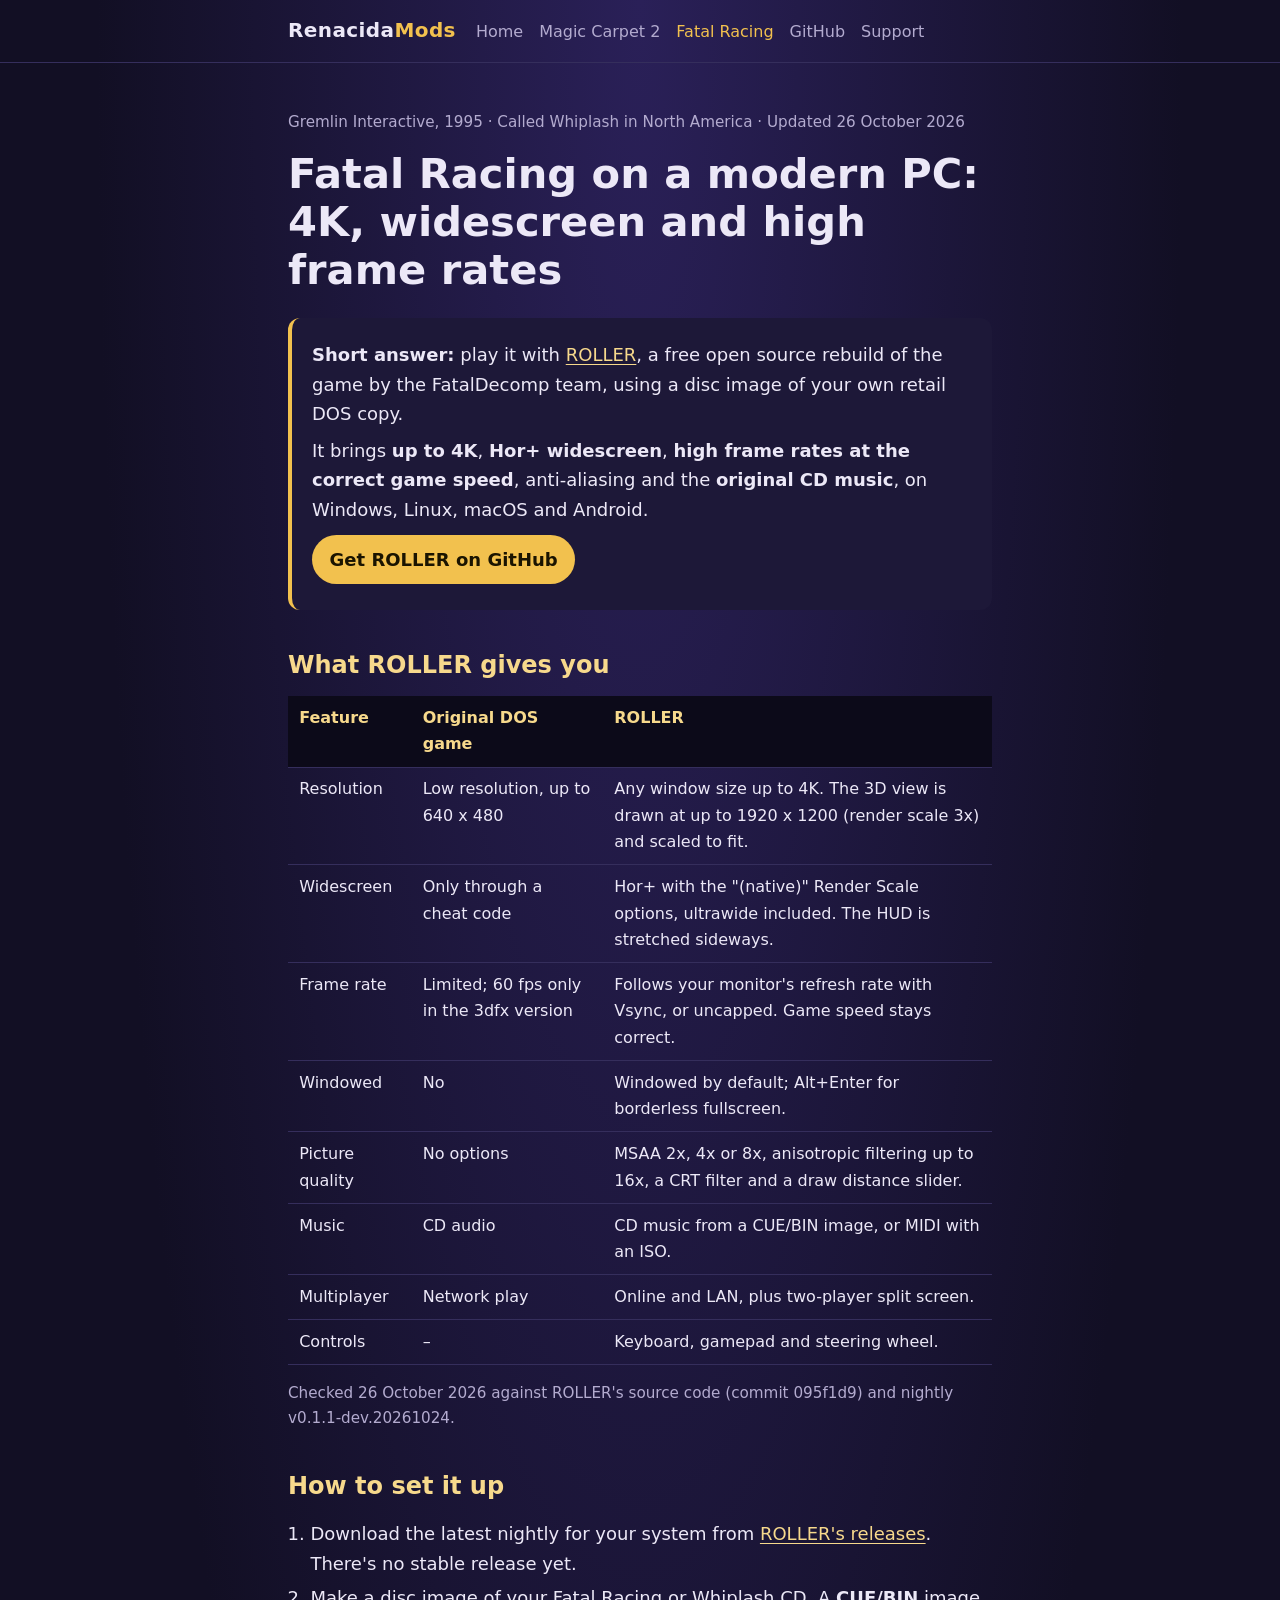
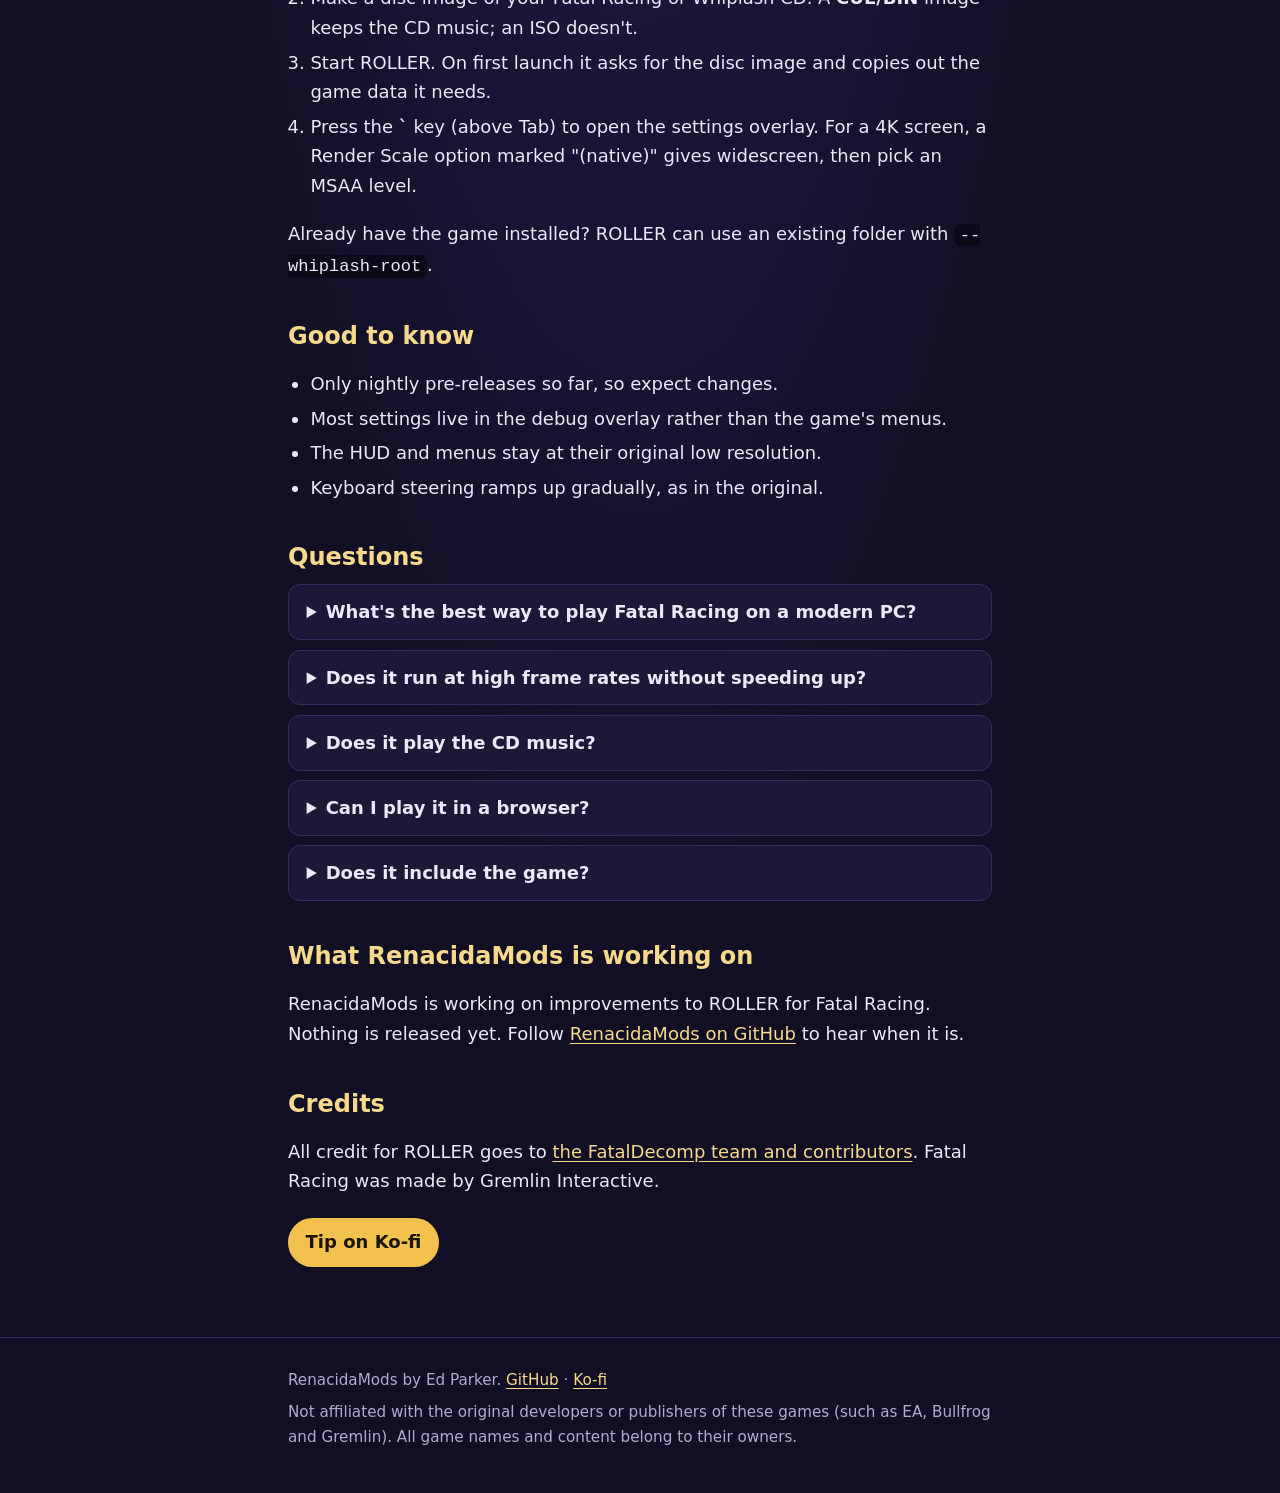
==== fatal-racing/index.html @ 3201260c "First version of the RenacidaMods website Home, Magic Carpet 2 and Fatal Racing pages with structure" ====
<!doctype html>
<html lang="en-GB">
<head>
<meta charset="utf-8">
<meta name="viewport" content="width=device-width, initial-scale=1">
<title>Fatal Racing (Whiplash) on a modern PC: 4K, widescreen and high frame rates | RenacidaMods</title>
<meta name="description" content="How to play Fatal Racing (Whiplash in North America) on a modern PC: the free ROLLER rebuild runs it at up to 4K, in Hor+ widescreen, at high frame rates with CD music, using your own copy of the game.">
<link rel="canonical" href="https://renacidamods.edparker.uk/fatal-racing/">
<link rel="icon" href="/favicon.svg" type="image/svg+xml">
<link rel="stylesheet" href="/style.css">
<meta property="og:type" content="article">
<meta property="og:site_name" content="RenacidaMods">
<meta property="og:title" content="Fatal Racing (Whiplash) on a modern PC: 4K, widescreen and high frame rates">
<meta property="og:description" content="The free ROLLER rebuild runs Fatal Racing at up to 4K, Hor+ widescreen and high frame rates, with CD music, from your own copy of the game.">
<meta property="og:url" content="https://renacidamods.edparker.uk/fatal-racing/">
<meta property="og:image" content="https://renacidamods.edparker.uk/share.png">
<meta property="og:image:width" content="1200">
<meta property="og:image:height" content="630">
<meta name="twitter:card" content="summary_large_image">
<script type="application/ld+json">
{
  "@context": "https://schema.org",
  "@graph": [
    {
      "@type": "WebPage",
      "@id": "https://renacidamods.edparker.uk/fatal-racing/#page",
      "url": "https://renacidamods.edparker.uk/fatal-racing/",
      "name": "Fatal Racing (Whiplash) on a modern PC: 4K, widescreen and high frame rates",
      "inLanguage": "en-GB",
      "datePublished": "2026-10-26",
      "dateModified": "2026-10-26",
      "isPartOf": { "@id": "https://renacidamods.edparker.uk/#website" },
      "author": { "@id": "https://renacidamods.edparker.uk/#ed" },
      "about": {
        "@type": "VideoGame",
        "name": "Fatal Racing",
        "alternateName": "Whiplash",
        "datePublished": "1995",
        "author": { "@type": "Organization", "name": "Gremlin Interactive" },
        "gamePlatform": "PC"
      }
    },
    {
      "@type": "FAQPage",
      "mainEntity": [
        {
          "@type": "Question",
          "name": "What's the best way to play Fatal Racing on a modern PC?",
          "acceptedAnswer": { "@type": "Answer", "text": "Use ROLLER, a free open source rebuild of the Fatal Racing / Whiplash engine by the FatalDecomp team, with a disc image of your own retail DOS copy. It runs on Windows, Linux, macOS and Android, with up to 4K, Hor+ widescreen, high frame rates, MSAA and the original CD music." }
        },
        {
          "@type": "Question",
          "name": "Does Fatal Racing run at 4K and in widescreen?",
          "acceptedAnswer": { "@type": "Answer", "text": "Yes, with ROLLER. Its window can be any size up to 4K. The 3D view is drawn at up to 3 times 640 x 400 (1920 x 1200) and scaled to the window. Render Scale options marked (native) give Hor+ widescreen, ultrawide included; the HUD is stretched sideways." }
        },
        {
          "@type": "Question",
          "name": "Does Fatal Racing run at high frame rates without speeding up?",
          "acceptedAnswer": { "@type": "Answer", "text": "Yes, with ROLLER. The race runs on its own fixed 36 Hz timer, so game speed stays correct at any frame rate. Vsync is on by default and follows your monitor's refresh rate; with Vsync off it's uncapped. According to ROLLER's source code, motion between game steps isn't smoothed, so movement may still update 36 times a second." }
        },
        {
          "@type": "Question",
          "name": "Does ROLLER play Fatal Racing's CD music?",
          "acceptedAnswer": { "@type": "Answer", "text": "Yes, if you give it a CUE/BIN disc image, which includes the audio tracks. An ISO has no audio tracks, so ROLLER falls back to MIDI music." }
        },
        {
          "@type": "Question",
          "name": "Can I play Fatal Racing in a browser?",
          "acceptedAnswer": { "@type": "Answer", "text": "Yes. ROLLER also runs in a web browser at fatal.racing, with the free Whiplash demo or a disc image of your own copy." }
        }
      ]
    }
  ]
}
</script>
</head>
<body>
<header class="site">
  <div class="wrap">
    <a class="brand" href="/">Renacida<span>Mods</span></a>
    <nav class="site" aria-label="Main">
      <a href="/">Home</a>
      <a href="/magic-carpet-2/">Magic Carpet 2</a>
      <a href="/fatal-racing/" aria-current="page">Fatal Racing</a>
      <a href="https://github.com/RenacidaMods">GitHub</a>
      <a href="https://ko-fi.com/renacidamods">Support</a>
    </nav>
  </div>
</header>

<main>
  <div class="wrap">
    <p class="muted small">Gremlin Interactive, 1995 · Called Whiplash in North America · Updated 26 October 2026</p>
    <h1>Fatal Racing on a modern PC: 4K, widescreen and high frame rates</h1>

    <div class="answer">
      <p><strong>Short answer:</strong> play it with <a href="https://github.com/FatalDecomp/ROLLER">ROLLER</a>, a free open source rebuild of the game by the FatalDecomp team, using a disc image of your own retail DOS copy.</p>
      <p>It brings <strong>up to 4K</strong>, <strong>Hor+ widescreen</strong>, <strong>high frame rates at the correct game speed</strong>, anti-aliasing and the <strong>original CD music</strong>, on Windows, Linux, macOS and Android.</p>
      <p><a class="button" href="https://github.com/FatalDecomp/ROLLER/releases">Get ROLLER on GitHub</a></p>
    </div>

    <h2>What ROLLER gives you</h2>
    <div class="table-scroll">
      <table>
        <thead>
          <tr><th>Feature</th><th>Original DOS game</th><th>ROLLER</th></tr>
        </thead>
        <tbody>
          <tr><td>Resolution</td><td>Low resolution, up to 640 x 480</td><td>Any window size up to 4K. The 3D view is drawn at up to 1920 x 1200 (render scale 3x) and scaled to fit.</td></tr>
          <tr><td>Widescreen</td><td>Only through a cheat code</td><td>Hor+ with the "(native)" Render Scale options, ultrawide included. The HUD is stretched sideways.</td></tr>
          <tr><td>Frame rate</td><td>Limited; 60 fps only in the 3dfx version</td><td>Follows your monitor's refresh rate with Vsync, or uncapped. Game speed stays correct.</td></tr>
          <tr><td>Windowed</td><td>No</td><td>Windowed by default; Alt+Enter for borderless fullscreen.</td></tr>
          <tr><td>Picture quality</td><td>No options</td><td>MSAA 2x, 4x or 8x, anisotropic filtering up to 16x, a CRT filter and a draw distance slider.</td></tr>
          <tr><td>Music</td><td>CD audio</td><td>CD music from a CUE/BIN image, or MIDI with an ISO.</td></tr>
          <tr><td>Multiplayer</td><td>Network play</td><td>Online and LAN, plus two-player split screen.</td></tr>
          <tr><td>Controls</td><td>–</td><td>Keyboard, gamepad and steering wheel.</td></tr>
        </tbody>
      </table>
    </div>
    <p class="muted small">Checked 26 October 2026 against ROLLER's source code (commit 095f1d9) and nightly v0.1.1-dev.20261024.</p>

    <h2>How to set it up</h2>
    <ol>
      <li>Download the latest nightly for your system from <a href="https://github.com/FatalDecomp/ROLLER/releases">ROLLER's releases</a>. There's no stable release yet.</li>
      <li>Make a disc image of your Fatal Racing or Whiplash CD. A <strong>CUE/BIN</strong> image keeps the CD music; an ISO doesn't.</li>
      <li>Start ROLLER. On first launch it asks for the disc image and copies out the game data it needs.</li>
      <li>Press the <strong>`</strong> key (above Tab) to open the settings overlay. For a 4K screen, a Render Scale option marked "(native)" gives widescreen, then pick an MSAA level.</li>
    </ol>
    <p>Already have the game installed? ROLLER can use an existing folder with <code>--whiplash-root</code>.</p>

    <h2>Good to know</h2>
    <ul>
      <li>Only nightly pre-releases so far, so expect changes.</li>
      <li>Most settings live in the debug overlay rather than the game's menus.</li>
      <li>The HUD and menus stay at their original low resolution.</li>
      <li>Keyboard steering ramps up gradually, as in the original.</li>
    </ul>

    <h2>Questions</h2>
    <details>
      <summary>What's the best way to play Fatal Racing on a modern PC?</summary>
      <p>Use ROLLER with a disc image of your own retail DOS copy. It runs on Windows, Linux, macOS and Android, at up to 4K, with Hor+ widescreen, high frame rates and the original CD music.</p>
    </details>
    <details>
      <summary>Does it run at high frame rates without speeding up?</summary>
      <p>Yes. The race runs on its own fixed 36 Hz timer, so the game speed stays correct at any frame rate. According to ROLLER's source code, motion between game steps isn't smoothed, so movement may still update 36 times a second.</p>
    </details>
    <details>
      <summary>Does it play the CD music?</summary>
      <p>Yes, from a CUE/BIN disc image, which includes the audio tracks. An ISO has none, so ROLLER falls back to MIDI.</p>
    </details>
    <details>
      <summary>Can I play it in a browser?</summary>
      <p>Yes, at <a href="https://fatal.racing/">fatal.racing</a>, with the free Whiplash demo or a disc image of your own copy.</p>
    </details>
    <details>
      <summary>Does it include the game?</summary>
      <p>No. You need your own retail copy of Fatal Racing or Whiplash.</p>
    </details>

    <h2>What RenacidaMods is working on</h2>
    <p>RenacidaMods is working on improvements to ROLLER for Fatal Racing. Nothing is released yet. Follow <a href="https://github.com/RenacidaMods">RenacidaMods on GitHub</a> to hear when it is.</p>

    <h2>Credits</h2>
    <p>All credit for ROLLER goes to <a href="https://github.com/FatalDecomp/ROLLER">the FatalDecomp team and contributors</a>. Fatal Racing was made by Gremlin Interactive.</p>

    <p><a class="button" href="https://ko-fi.com/renacidamods">Tip on Ko-fi</a></p>
  </div>
</main>

<footer class="site">
  <div class="wrap">
    <p>RenacidaMods by Ed Parker. <a href="https://github.com/RenacidaMods">GitHub</a> · <a href="https://ko-fi.com/renacidamods">Ko-fi</a></p>
    <p>Not affiliated with the original developers or publishers of these games (such as EA, Bullfrog and Gremlin). All game names and content belong to their owners.</p>
  </div>
</footer>
</body>
</html>
---- style.css ----
:root {
  --bg: #120f24;
  --bg-raised: #1d1838;
  --bg-sunk: #0c0a19;
  --text: #ece8f7;
  --muted: #b3abcf;
  --gold: #f2c14e;
  --gold-soft: #f7d98c;
  --teal: #5fd4c4;
  --line: #352e5c;
  --radius: 12px;
  --max: 46rem;
}

* { box-sizing: border-box; }

html { -webkit-text-size-adjust: 100%; }

body {
  margin: 0;
  background: var(--bg);
  background-image: radial-gradient(ellipse at top, #2a2058 0%, var(--bg) 60%);
  background-repeat: no-repeat;
  color: var(--text);
  font: 1.125rem/1.65 system-ui, -apple-system, "Segoe UI", Roboto, "Helvetica Neue", Arial, sans-serif;
}

a { color: var(--gold-soft); text-underline-offset: 0.18em; }
a:hover { color: var(--gold); }

.wrap { max-width: var(--max); margin: 0 auto; padding: 0 1rem; }

header.site {
  border-bottom: 1px solid var(--line);
  padding: 0.9rem 0;
}
header.site .wrap { display: flex; flex-wrap: wrap; gap: 0.4rem 1.25rem; align-items: baseline; }
.brand { font-weight: 800; font-size: 1.25rem; letter-spacing: 0.02em; color: var(--text); text-decoration: none; }
.brand span { color: var(--gold); }
nav.site { display: flex; flex-wrap: wrap; gap: 0.25rem 1rem; font-size: 1rem; }
nav.site a { color: var(--muted); text-decoration: none; }
nav.site a:hover, nav.site a[aria-current="page"] { color: var(--gold); }

main { padding: 2rem 0 3rem; }

h1 { font-size: clamp(1.9rem, 5vw, 2.6rem); line-height: 1.15; margin: 0.5rem 0 1rem; }
h2 { font-size: 1.5rem; line-height: 1.25; margin: 2.5rem 0 0.75rem; color: var(--gold-soft); }
h3 { font-size: 1.15rem; margin: 1.5rem 0 0.4rem; }

.lead { font-size: 1.25rem; color: var(--text); }
.muted { color: var(--muted); }
.small { font-size: 0.95rem; }

.answer {
  background: var(--bg-raised);
  border-left: 4px solid var(--gold);
  border-radius: var(--radius);
  padding: 1rem 1.25rem;
  margin: 1.5rem 0;
}
.answer p { margin: 0.4rem 0; }

.cards { display: grid; gap: 1rem; grid-template-columns: repeat(auto-fit, minmax(16rem, 1fr)); margin: 1.25rem 0; }
.card {
  background: var(--bg-raised);
  border: 1px solid var(--line);
  border-radius: var(--radius);
  padding: 1.1rem 1.25rem;
}
.card h3 { margin-top: 0; }
.card p { margin: 0.4rem 0; }
.tag {
  display: inline-block;
  font-size: 0.8rem;
  font-weight: 700;
  letter-spacing: 0.04em;
  text-transform: uppercase;
  padding: 0.1rem 0.55rem;
  border-radius: 999px;
  background: var(--bg-sunk);
  color: var(--teal);
  border: 1px solid var(--line);
}
.tag.gold { color: var(--gold); }

.button {
  display: inline-block;
  background: var(--gold);
  color: #1a1400;
  font-weight: 700;
  text-decoration: none;
  padding: 0.6rem 1.1rem;
  border-radius: 999px;
  margin: 0.25rem 0.5rem 0.25rem 0;
}
.button:hover { background: var(--gold-soft); color: #1a1400; }
.button.ghost { background: transparent; color: var(--gold-soft); border: 2px solid var(--gold); }

.table-scroll { overflow-x: auto; margin: 1rem 0; }
table { border-collapse: collapse; width: 100%; font-size: 1rem; }
th, td { text-align: left; vertical-align: top; padding: 0.55rem 0.7rem; border-bottom: 1px solid var(--line); }
th { color: var(--gold-soft); font-weight: 700; background: var(--bg-sunk); }

ul, ol { padding-left: 1.4rem; }
li { margin: 0.3rem 0; }

details {
  background: var(--bg-raised);
  border: 1px solid var(--line);
  border-radius: var(--radius);
  padding: 0.75rem 1.1rem;
  margin: 0.6rem 0;
}
summary { cursor: pointer; font-weight: 700; }
details[open] summary { margin-bottom: 0.4rem; }
details p { margin: 0.4rem 0; }

code { background: var(--bg-sunk); padding: 0.1rem 0.35rem; border-radius: 6px; font-size: 0.95em; }

footer.site {
  border-top: 1px solid var(--line);
  padding: 1.5rem 0 2.5rem;
  color: var(--muted);
  font-size: 0.95rem;
}
footer.site p { margin: 0.4rem 0; }

:focus-visible { outline: 3px solid var(--teal); outline-offset: 2px; }
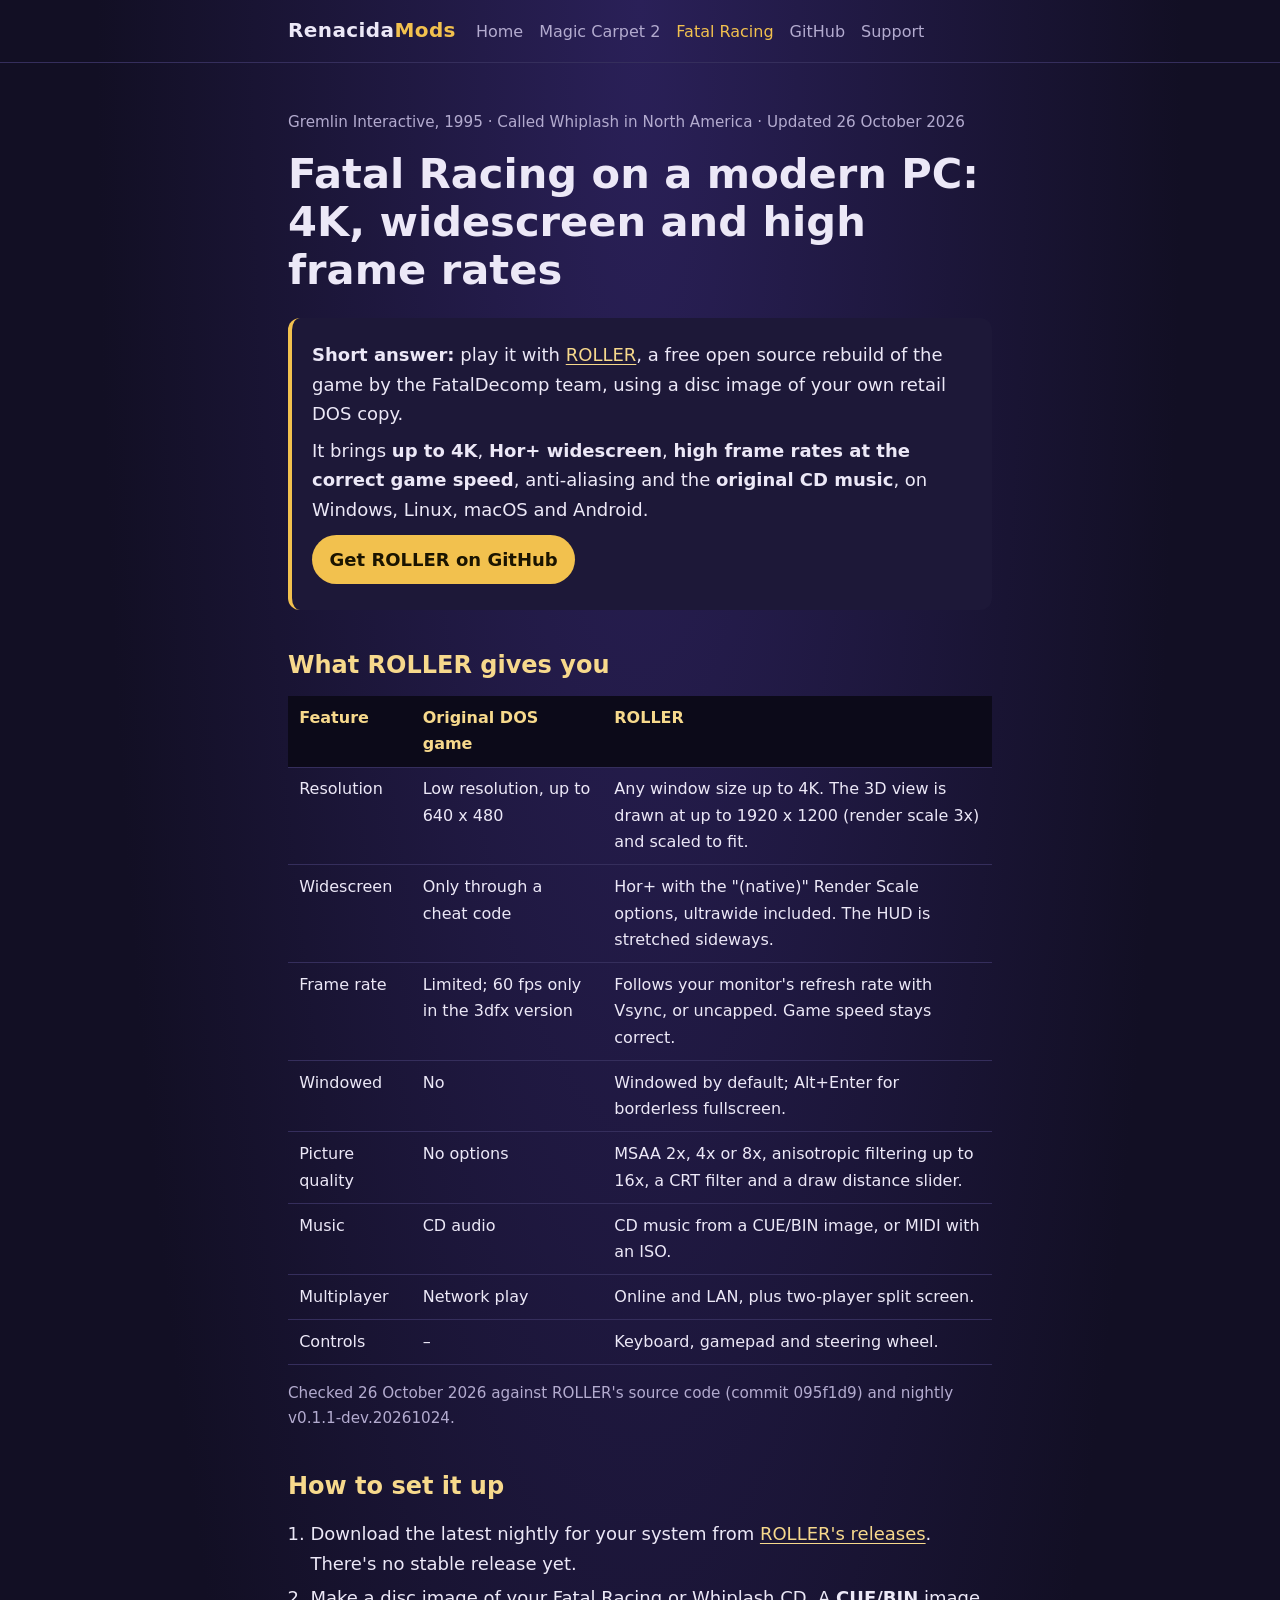
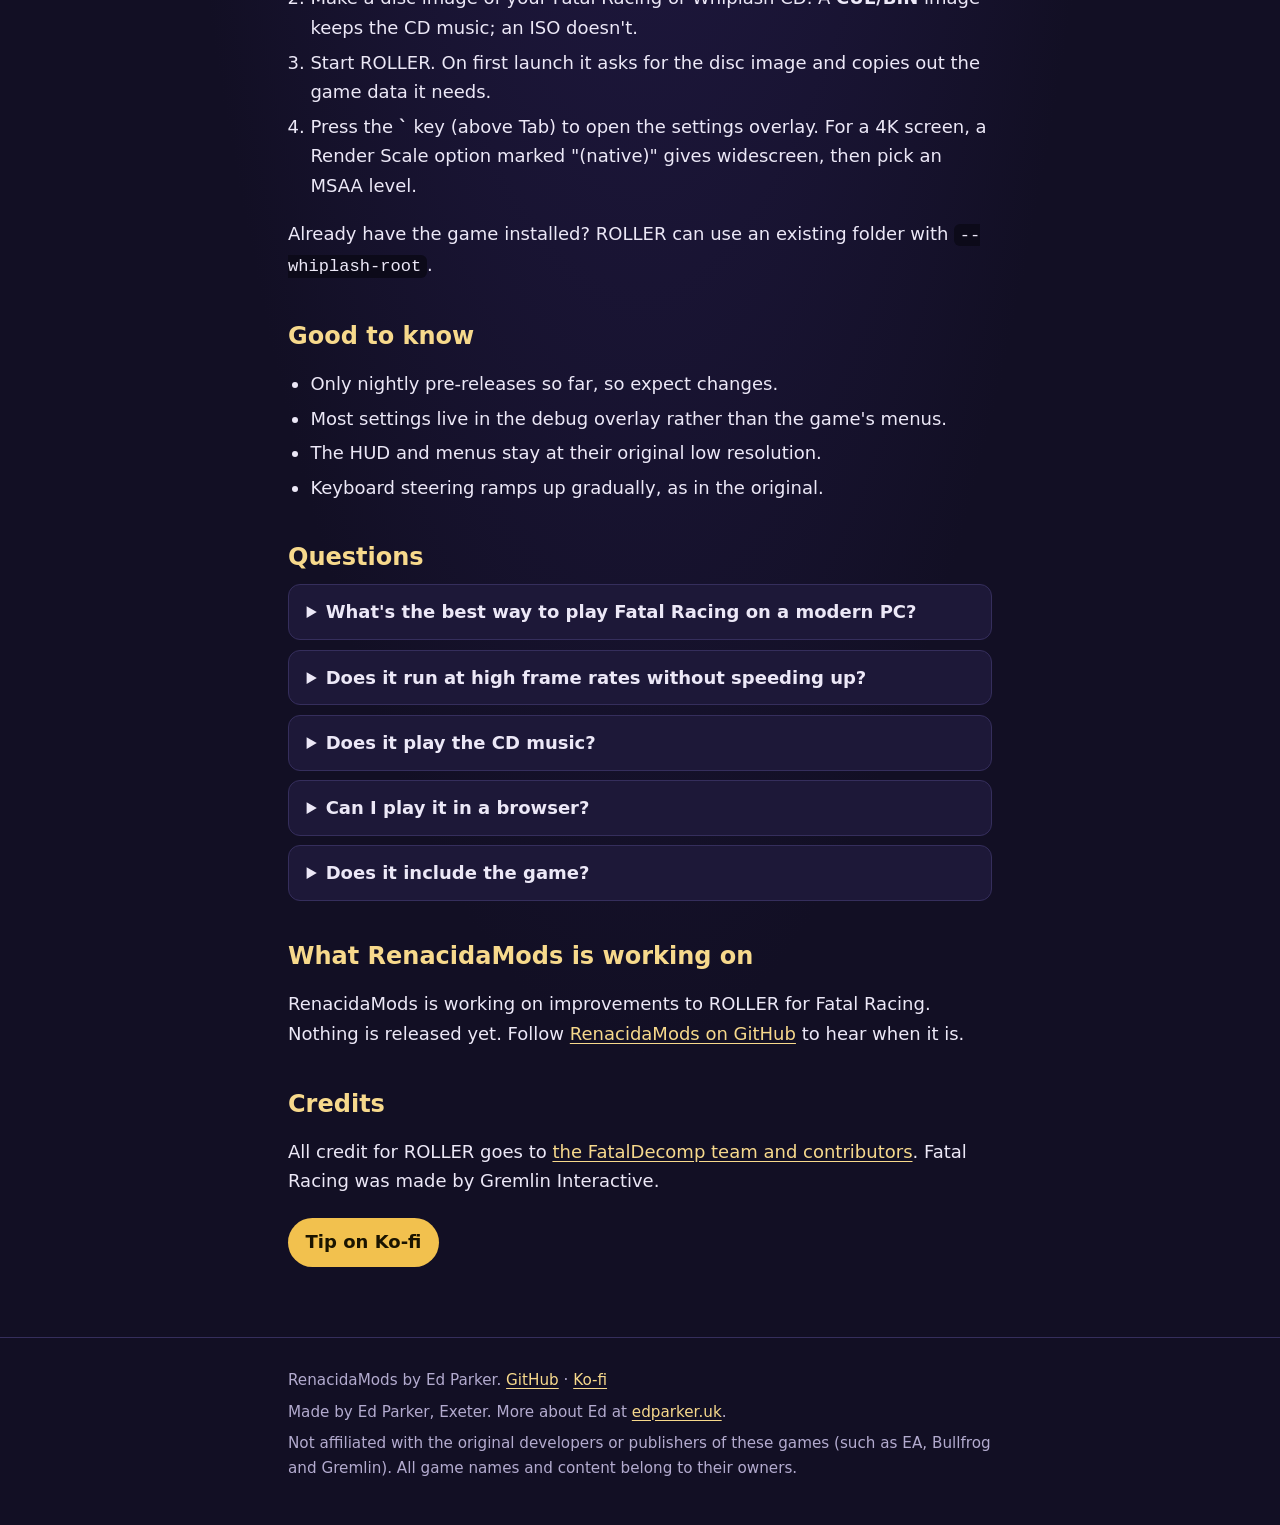
==== commit fff8a382: "Link Ed's personal site, edparker.uk, from every page Each page's footer keeps its existing line and" ====
--- a/fatal-racing/index.html
+++ b/fatal-racing/index.html
@@ -7,13 +7,13 @@
 <meta name="description" content="How to play Fatal Racing (Whiplash in North America) on a modern PC: the free ROLLER rebuild runs it at up to 4K, in Hor+ widescreen, at high frame rates with CD music, using your own copy of the game.">
 <link rel="canonical" href="https://renacidamods.edparker.uk/fatal-racing/">
 <link rel="icon" href="/favicon.svg" type="image/svg+xml">
-<link rel="stylesheet" href="/style.css">
+<link rel="stylesheet" href="/style.css?v=2">
 <meta property="og:type" content="article">
 <meta property="og:site_name" content="RenacidaMods">
 <meta property="og:title" content="Fatal Racing (Whiplash) on a modern PC: 4K, widescreen and high frame rates">
 <meta property="og:description" content="The free ROLLER rebuild runs Fatal Racing at up to 4K, Hor+ widescreen and high frame rates, with CD music, from your own copy of the game.">
 <meta property="og:url" content="https://renacidamods.edparker.uk/fatal-racing/">
-<meta property="og:image" content="https://renacidamods.edparker.uk/share.png">
+<meta property="og:image" content="https://renacidamods.edparker.uk/share.png?v=3">
 <meta property="og:image:width" content="1200">
 <meta property="og:image:height" content="630">
 <meta name="twitter:card" content="summary_large_image">
@@ -171,6 +171,7 @@
 <footer class="site">
   <div class="wrap">
     <p>RenacidaMods by Ed Parker. <a href="https://github.com/RenacidaMods">GitHub</a> · <a href="https://ko-fi.com/renacidamods">Ko-fi</a></p>
+    <p>Made by Ed Parker, Exeter. More about Ed at <a href="https://edparker.uk/">edparker.uk</a>.</p>
     <p>Not affiliated with the original developers or publishers of these games (such as EA, Bullfrog and Gremlin). All game names and content belong to their owners.</p>
   </div>
 </footer>
--- a/style.css
+++ b/style.css
@@ -115,6 +115,17 @@
 details[open] summary { margin-bottom: 0.4rem; }
 details p { margin: 0.4rem 0; }
 
+.compare { display: grid; gap: 1rem; margin: 1rem 0 0.5rem; }
+figure { margin: 0; }
+figure img {
+  display: block;
+  width: 100%;
+  height: auto;
+  border-radius: var(--radius);
+  border: 1px solid var(--line);
+}
+figcaption { font-size: 0.95rem; color: var(--muted); margin-top: 0.4rem; }
+
 code { background: var(--bg-sunk); padding: 0.1rem 0.35rem; border-radius: 6px; font-size: 0.95em; }
 
 footer.site {
